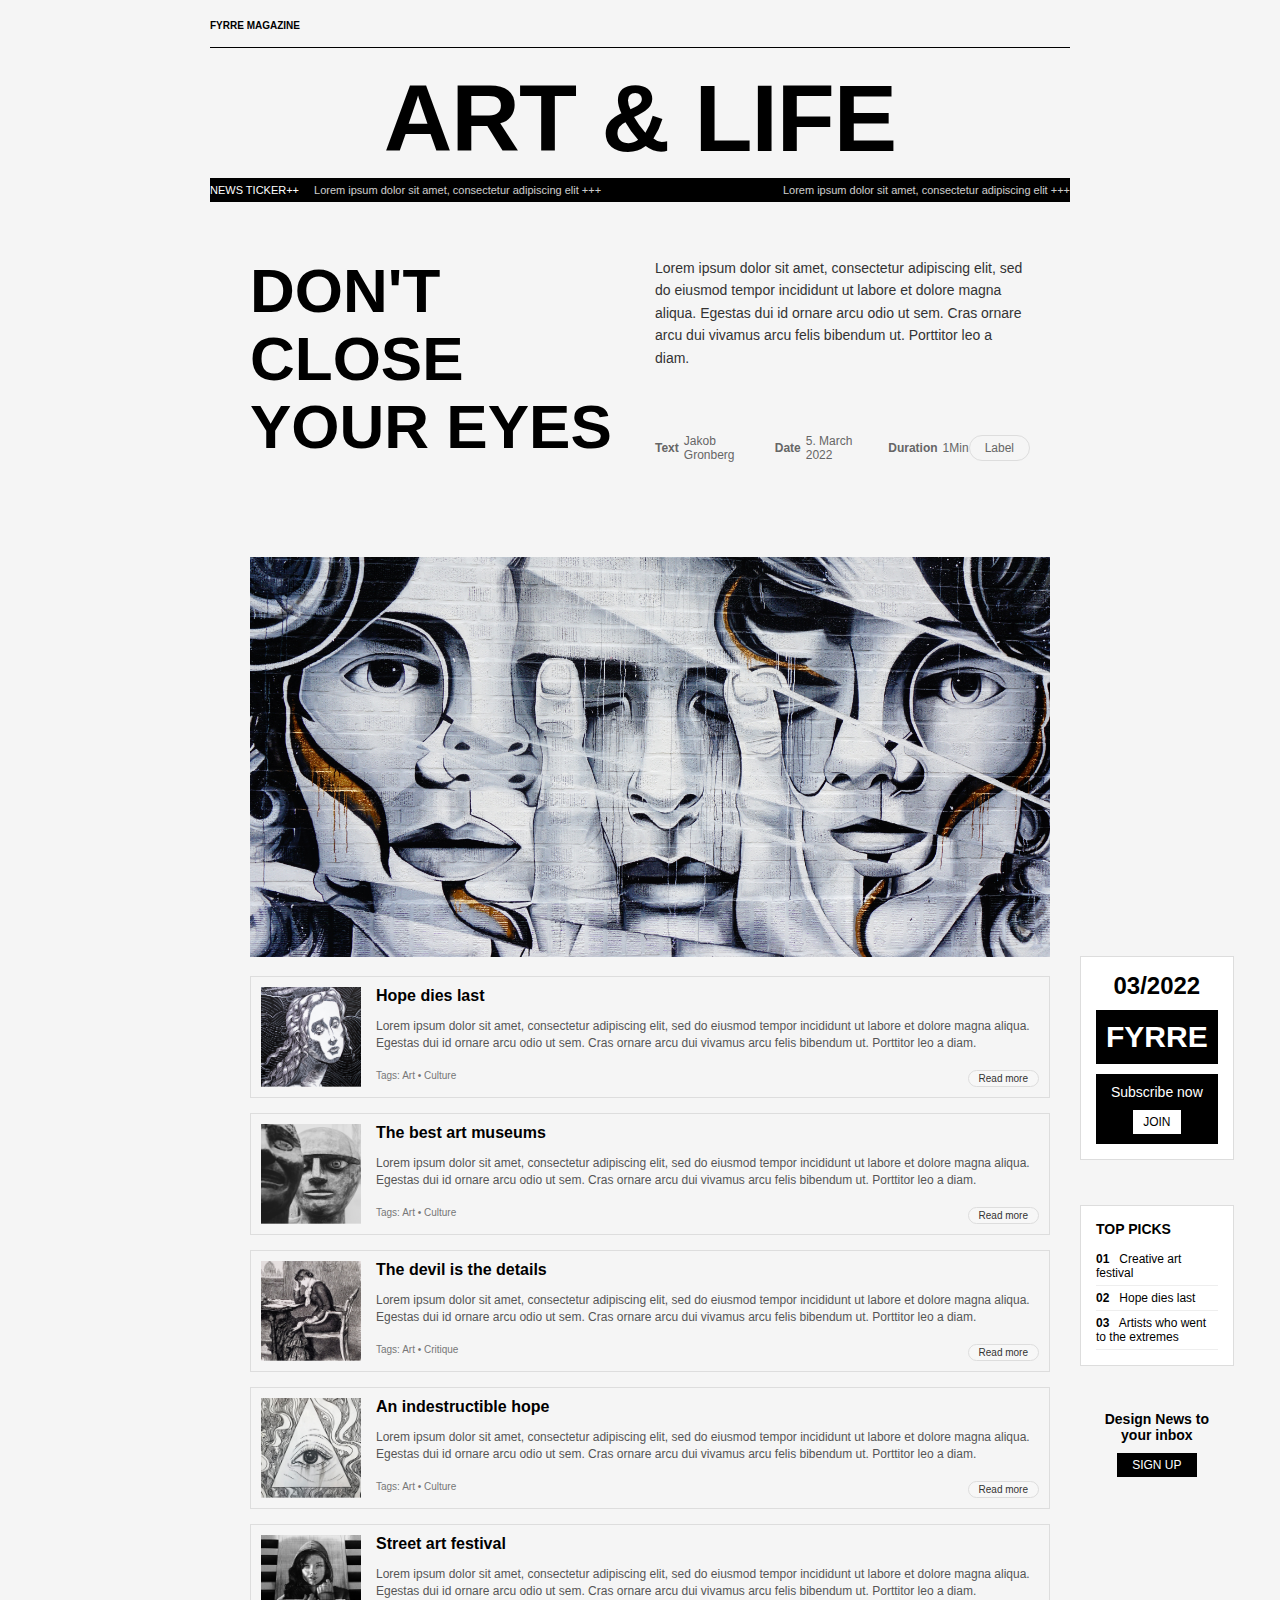
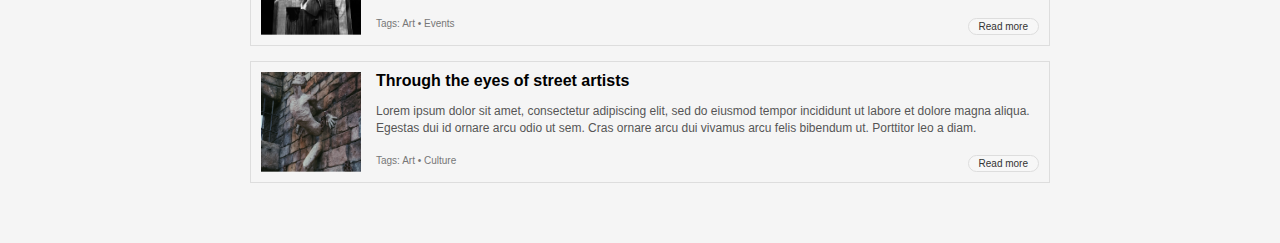
==== index.html @ cfb47a48 "commit" ====
<!DOCTYPE html>
<html lang="en">
<head>
    <meta charset="UTF-8">
    <meta name="viewport" content="width=device-width, initial-scale=1.0">
    <title>Document</title>
    <link rel="stylesheet" href="style.css">
</head>
<body>
    <header>
        <div class="magazine-label">FYRRE MAGAZINE</div>
        <hr/>
        <h1 class="magazine-title">ART & LIFE</h1>
        <nav class="top-nav">
          <div class="top-nav-links">
            <div class="top-nav-item">NEWS TICKER++</div>
            <div class="top-nav-item2">Lorem ipsum dolor sit amet, consectetur adipiscing elit +++</div>
          </div>
          <div class="top-nav-item2">Lorem ipsum dolor sit amet, consectetur adipiscing elit +++</div>
        </nav>
      </header>
  <div class="main-content">
    <div class="headline">
      DON'T CLOSE YOUR EYES
    </div>
    
    <div class="article-content">
      <div class="article-text">
        Lorem ipsum dolor sit amet, consectetur adipiscing elit, sed do eiusmod tempor incididunt ut labore et dolore magna aliqua. Egestas dui id ornare arcu odio ut sem. Cras ornare arcu dui vivamus arcu felis bibendum ut. Porttitor leo a diam.
      </div>
      
      <div class="meta-info">
        <div class="meta-left">
          <div class="meta-item">
            <span class="meta-label">Text</span>
            <span>Jakob Gronberg</span>
          </div>
          
          <div class="meta-item">
            <span class="meta-label">Date</span>
            <span>5. March 2022</span>
          </div>
          
          <div class="meta-item">
            <span class="meta-label">Duration</span>
            <span>1Min</span>
          </div>
        </div>
        
        <div class="label-button">Label</div>
      </div>
    </div>
  </div>

      <main class="main-content">
        <section class="main-articles">
          <article class="featured-article">
            <header class="featured-article-header">
            </header>
            <img src="/img/image.png" alt="Abstract portrait artwork showing faces and hands" class="featured-article-img">
          </article>
          
          <div class="article-list">
              
              <article class="article-item">
                  <img src="/img/image (1).png" alt="Museum exhibit" class="article-thumbnail">
                  <div class="article-content">
                      <h3 class="article-title">Hope dies last</h3>
                  <p class="article-excerpt">Lorem ipsum dolor sit amet, consectetur adipiscing elit, sed do eiusmod tempor incididunt ut labore et dolore magna aliqua. Egestas dui id ornare arcu odio ut sem. Cras ornare arcu dui vivamus arcu felis bibendum ut. Porttitor leo a diam.</p>
                  <div class="article-meta">
                      <span>Tags: Art • Culture</span>
                      <a href="#" class="article-read-more">Read more</a>
                    </div>
                </div>
            </article>

            

            <article class="article-item">
              <img src="/img/image (2).png" alt="Museum exhibit" class="article-thumbnail">
              <div class="article-content">
                <h3 class="article-title">The best art museums</h3>
                <p class="article-excerpt">Lorem ipsum dolor sit amet, consectetur adipiscing elit, sed do eiusmod tempor incididunt ut labore et dolore magna aliqua. Egestas dui id ornare arcu odio ut sem. Cras ornare arcu dui vivamus arcu felis bibendum ut. Porttitor leo a diam.</p>
                <div class="article-meta">
                  <span>Tags: Art • Culture</span>
                  <a href="#" class="article-read-more">Read more</a>
                </div>
              </div>
            </article>
            
            <article class="article-item">
                <img src="/img/image (3).png" alt="Artwork detail" class="article-thumbnail">
                <div class="article-content">
                    <h3 class="article-title">The devil is the details</h3>
                    <p class="article-excerpt">Lorem ipsum dolor sit amet, consectetur adipiscing elit, sed do eiusmod tempor incididunt ut labore et dolore magna aliqua. Egestas dui id ornare arcu odio ut sem. Cras ornare arcu dui vivamus arcu felis bibendum ut. Porttitor leo a diam.</p>
                    <div class="article-meta">
                        <span>Tags: Art • Critique</span>
                        <a href="#" class="article-read-more">Read more</a>
                    </div>
                </div>
            </article>
            

            <article class="article-item">
              <img src="/img/image (4).png" alt="Artwork" class="article-thumbnail">
              <div class="article-content">
                <h3 class="article-title">An indestructible hope</h3>
                <p class="article-excerpt">Lorem ipsum dolor sit amet, consectetur adipiscing elit, sed do eiusmod tempor incididunt ut labore et dolore magna aliqua. Egestas dui id ornare arcu odio ut sem. Cras ornare arcu dui vivamus arcu felis bibendum ut. Porttitor leo a diam.</p>
                <div class="article-meta">
                  <span>Tags: Art • Culture</span>
                  <a href="#" class="article-read-more">Read more</a>
                </div>
              </div>
            </article>
            
            <article class="article-item">
              <img src="/img/image (5).png" alt="Street art festival" class="article-thumbnail">
              <div class="article-content">
                <h3 class="article-title">Street art festival</h3>
                <p class="article-excerpt">Lorem ipsum dolor sit amet, consectetur adipiscing elit, sed do eiusmod tempor incididunt ut labore et dolore magna aliqua. Egestas dui id ornare arcu odio ut sem. Cras ornare arcu dui vivamus arcu felis bibendum ut. Porttitor leo a diam.</p>
                <div class="article-meta">
                  <span>Tags: Art • Events</span>
                  <a href="#" class="article-read-more">Read more</a>
                </div>
              </div>
            </article>
            
            <article class="article-item">
              <img src="/img/image (6).png" alt="Street artists" class="article-thumbnail">
              <div class="article-content">
                <h3 class="article-title">Through the eyes of street artists</h3>
                <p class="article-excerpt">Lorem ipsum dolor sit amet, consectetur adipiscing elit, sed do eiusmod tempor incididunt ut labore et dolore magna aliqua. Egestas dui id ornare arcu odio ut sem. Cras ornare arcu dui vivamus arcu felis bibendum ut. Porttitor leo a diam.</p>
                <div class="article-meta">
                  <span>Tags: Art • Culture</span>
                  <a href="#" class="article-read-more">Read more</a>
                </div>
              </div>
            </article>
          </div>
        </section>

        <aside class="sidebar">
            <div class="sidebar-element publication-info">
              <div class="publication-date">03/2022</div>
              <div class="magazine-logo">FYRRE</div>
              <div class="sidebar-ad">
                <p>Subscribe now</p>
                <button class="sidebar-ad-button">JOIN</button>
              </div>
            </div>
            
            <div class="sidebar-element top-picks">
              <h3 class="top-picks-title">Top Picks</h3>
              <ul class="top-picks-list">
                <li class="top-picks-item">
                  <span class="top-picks-number">01</span>
                  <span>Creative art festival</span>
                </li>
                <li class="top-picks-item">
                  <span class="top-picks-number">02</span>
                  <span>Hope dies last</span>
                </li>
                <li class="top-picks-item">
                  <span class="top-picks-number">03</span>
                  <span>Artists who went to the extremes</span>
                </li>
              </ul>
            </div>
            
            <div class="newsletter">
              <h3 class="newsletter-title">Design News to your inbox</h3>
              <button class="newsletter-button">SIGN UP</button>
            </div>
          </aside>
        </main>
</body>
</html>
---- style.css ----
* {
    margin: 0;
    padding: 0;
    box-sizing: border-box;
    font-family: Arial, sans-serif;
  }
  
  body {
    background-color: #f5f5f5;
    padding: 20px;
    max-width: 900px;
    margin: 0 auto;
  }
  
  header {
    margin-bottom: 15px;
  }

  .main-content {
    display: flex;
    padding: 40px;
    max-width: 1200px;
    margin: 0 auto;
    gap: 30px;
  }
  
  .headline {
    flex: 1;
    font-size: 62px;
    font-weight: 900;
    line-height: 1.1;
    text-transform: uppercase;
  }
  
  .article-content {
    flex: 1;
    display: flex;
    flex-direction: column;
    justify-content: space-between;
  }
  
  .article-text {
    color: #333;
    line-height: 1.6;
    font-size: 14px;
    margin-bottom: 30px;
  }
  
  .meta-info {
    display: flex;
    justify-content: space-between;
    align-items: center;
    font-size: 12px;
    color: #666;
  }
  
  .meta-left {
    display: flex;
    gap: 20px;
  }
  
  .meta-item {
    display: flex;
    align-items: center;
  }
  
  .meta-label {
    font-weight: bold;
    margin-right: 5px;
  }
  
  .label-button {
    background-color: #f5f5f5;
    border: 1px solid #ddd;
    padding: 5px 15px;
    border-radius: 20px;
    cursor: pointer;
  }
  
  .magazine-title {
    display: flex;
    font-size: 95px;
    font-weight: bold;
    letter-spacing: -1px;
    margin-bottom: 5px;
    justify-content: center;
  }
  
  .magazine-label {
    font-weight: bold;
    font-size: 10px;
    text-transform: uppercase;
    color: black;
    margin-bottom: 10px;
  }
  
  .top-nav {
    display: flex;
    justify-content: space-between;
    border-top: 1px solid #000;
    border-bottom: 1px solid #000;
    background-color: black;
    padding: 5px 0;
    margin-bottom: 15px;
    font-size: 11px;
  }
  
  .top-nav-links {
    display: flex;
    gap: 15px;
  }
  
  .top-nav-item {
    font-family: sans-serif;
    color: white;
    text-transform: uppercase;
    font-weight: 400;
  }

  .main-content2 {
    display: flex;
    padding: 40px;
    max-width: 1200px;
    margin: 0 auto;
    gap: 30px;
  }

  .meta-left {
    display: flex;
    gap: 20px;
  }

  .meta-item {
    display: flex;
    align-items: center;
  }
  
  .meta-label {
    font-weight: bold;
    margin-right: 5px;
  }
  
  .share-button {
    background-color: #f5f5f5;
    border: 1px solid #ddd;
    padding: 5px 15px;
    border-radius: 20px;
    cursor: pointer;
  }

  .top-nav-item2 {
    font-family: sans-serif;
    opacity: 0.8;
    color: white;
    font-weight: 400;
  }
  
  .main-content3 {
    display: grid;
    grid-template-columns: 3fr 1fr;
    gap: 20px;
  }
  
  .main-articles {
    display: flex;
    flex-direction: column;
    gap: 15px;
  }
  
  hr {
    display: block;
    height: 1px;
    border: 0;
    margin-left: 20px;
    max-width: 100%;
    border-top: 1px solid black;
    margin: 1em 0;
    padding: 0;
  }

  
  .featured-article-img {
    width: 800px;
    height: 400px;
    object-fit: cover;
  }
  
  .article-list {
    display: flex;
    flex-direction: column;
    gap: 15px;
  }
  
  .article-item {
    display: flex;
    gap: 15px;
    padding: 10px;
    border: 1px solid #ddd;
  }
  
  .article-thumbnail {
    width: 100px;
    height: 100px;
    object-fit: cover;
    flex-shrink: 0;
  }
  
  .article-content {
    flex-grow: 1;
  }
  
  .article-title {
    font-weight: bold;
    margin-bottom: 5px;
    font-size: 16px;
  }
  
  .article-excerpt {
    font-size: 12px;
    color: #555;
    margin-bottom: 10px;
    line-height: 1.4;
  }
  
  .article-meta {
    font-size: 10px;
    color: #777;
    display: flex;
    justify-content: space-between;
  }
  
  .article-read-more {
    display: inline-block;
    padding: 2px 10px;
    background-color: #f7f7f7;
    border: 1px solid #ddd;
    border-radius: 15px;
    font-size: 10px;
    color: #333;
    text-decoration: none;
  }
  
  .sidebar {
    margin-top: 414px;
    display: flex;
    flex-direction: column;
    gap: 15px;
  }
  
  .sidebar-element {
    background-color: #fff;
    padding: 15px;
    border: 1px solid #ddd;
  }
  
  .publication-info {
    text-align: center;
    margin-bottom: 15px;
  }
  
  .publication-date {
    font-size: 24px;
    font-weight: bold;
  }
  
  .magazine-logo {
    margin-top: 10px;
    width: 100%;
    text-align: center;
    font-size: 30px;
    font-weight: bold;
    background-color: #000;
    color: #fff;
    padding: 10px;
    margin-bottom: 10px;
  }
  
  .sidebar-ad {
    background-color: #000;
    color: #fff;
    padding: 10px;
    font-size: 14px;
    text-align: center;
  }
  
  .sidebar-ad-button {
    background-color: #fff;
    color: #000;
    padding: 5px 10px;
    border: none;
    margin-top: 10px;
    cursor: pointer;
    font-size: 12px;
  }
  
  .top-picks {
    margin-top: 15px;
  }
  
  .top-picks-title {
    font-size: 14px;
    font-weight: bold;
    margin-bottom: 10px;
    text-transform: uppercase;
  }
  
  .top-picks-list {
    list-style-type: none;
  }
  
  .top-picks-item {
    padding: 5px 0;
    font-size: 12px;
    border-bottom: 1px solid #eee;
  }
  
  .top-picks-number {
    display: inline-block;
    width: 20px;
    font-weight: bold;
  }
  
  .newsletter {
    text-align: center;
    padding: 15px;
    background-color: #f5f5f5;
    margin-top: 15px;
  }
  
  .newsletter-title {
    font-size: 14px;
    font-weight: bold;
    margin-bottom: 10px;
  }
  
  .newsletter-button {
    background-color: #000;
    color: #fff;
    border: none;
    padding: 5px 15px;
    font-size: 12px;
    cursor: pointer;
  }
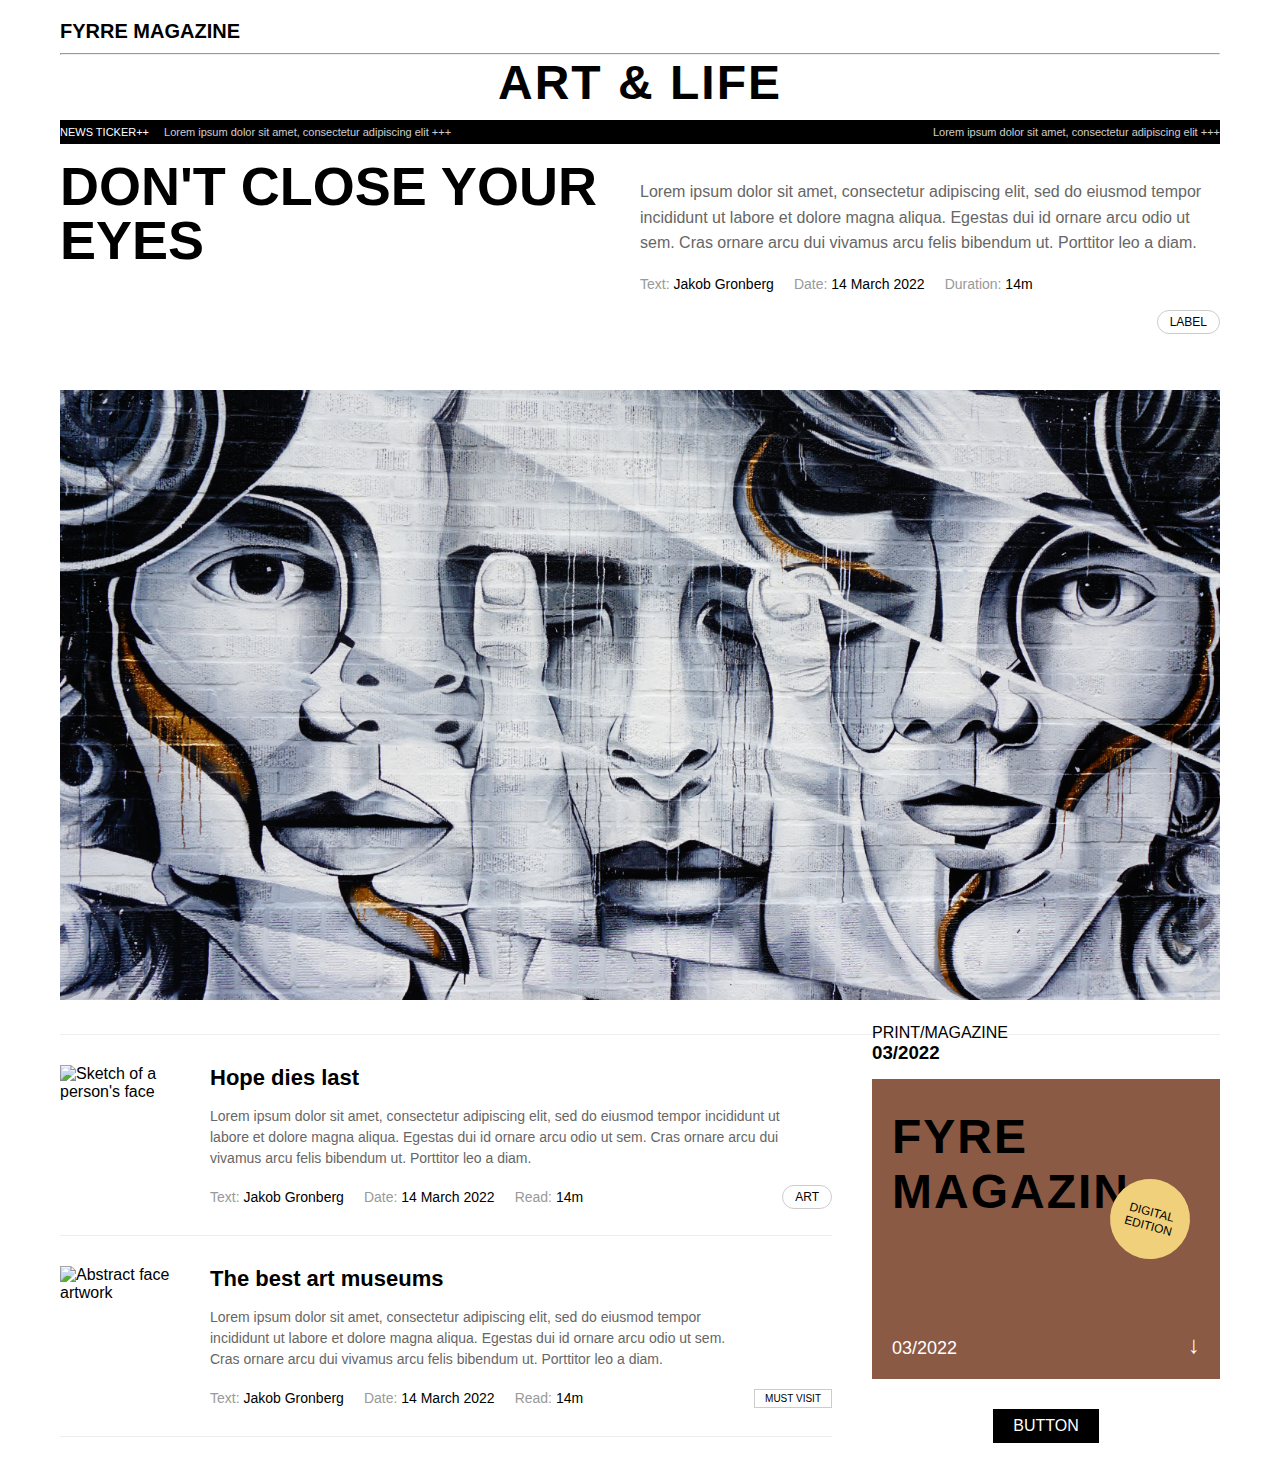
==== commit c8c01e24: "commit" ====
--- a/index.html
+++ b/index.html
@@ -3,7 +3,7 @@
 <head>
     <meta charset="UTF-8">
     <meta name="viewport" content="width=device-width, initial-scale=1.0">
-    <title>Document</title>
+    <title>Art Magazine</title>
     <link rel="stylesheet" href="style.css">
 </head>
 <body>
@@ -19,159 +19,106 @@
           <div class="top-nav-item2">Lorem ipsum dolor sit amet, consectetur adipiscing elit +++</div>
         </nav>
       </header>
-  <div class="main-content">
-    <div class="headline">
-      DON'T CLOSE YOUR EYES
+      
+    <article class="main-article">
+        <div class="main-title">
+            <h1>DON'T CLOSE YOUR EYES</h1>
+        </div>
+        <div class="main-content">
+            <p>Lorem ipsum dolor sit amet, consectetur adipiscing elit, sed do eiusmod tempor incididunt ut labore et dolore magna aliqua. Egestas dui id ornare arcu odio ut sem. Cras ornare arcu dui vivamus arcu felis bibendum ut. Porttitor leo a diam.</p>
+            
+            <div class="meta-info">
+                <div>
+                    <span>Text: </span>Jakob Gronberg
+                </div>
+                <div>
+                    <span>Date: </span>14 March 2022
+                </div>
+                <div>
+                    <span>Duration: </span>14m
+                </div>
+            </div>
+            
+            <div style="text-align: right; margin-top: 20px;">
+                <span class="tag">LABEL</span>
+            </div>
+        </div>
+    </article>
+    
+    <div class="main-image">
+        <img src="/img/image.png" alt="Abstract portrait artwork showing fragmented facial features">
     </div>
     
-    <div class="article-content">
-      <div class="article-text">
-        Lorem ipsum dolor sit amet, consectetur adipiscing elit, sed do eiusmod tempor incididunt ut labore et dolore magna aliqua. Egestas dui id ornare arcu odio ut sem. Cras ornare arcu dui vivamus arcu felis bibendum ut. Porttitor leo a diam.
-      </div>
-      
-      <div class="meta-info">
-        <div class="meta-left">
-          <div class="meta-item">
-            <span class="meta-label">Text</span>
-            <span>Jakob Gronberg</span>
-          </div>
-          
-          <div class="meta-item">
-            <span class="meta-label">Date</span>
-            <span>5. March 2022</span>
-          </div>
-          
-          <div class="meta-item">
-            <span class="meta-label">Duration</span>
-            <span>1Min</span>
-          </div>
+    <div class="sidebar">
+        <div class="sidebar-header">
+            <p>PRINT/MAGAZINE</p>
+            <h3>03/2022</h3>
         </div>
         
-        <div class="label-button">Label</div>
-      </div>
+        <div class="magazine-cover">
+            <div class="magazine-title">FYRE MAGAZIN</div>
+            <div class="badge">DIGITAL EDITION</div>
+            <div class="magazine-date">03/2022</div>
+            <div class="corner-arrow">↓</div>
+        </div>
+        
+        <div style="text-align: center; margin: 20px 0;">
+            <a href="#" class="button">BUTTON</a>
+        </div>
     </div>
-  </div>
-
-      <main class="main-content">
-        <section class="main-articles">
-          <article class="featured-article">
-            <header class="featured-article-header">
-            </header>
-            <img src="/img/image.png" alt="Abstract portrait artwork showing faces and hands" class="featured-article-img">
-          </article>
-          
-          <div class="article-list">
-              
-              <article class="article-item">
-                  <img src="/img/image (1).png" alt="Museum exhibit" class="article-thumbnail">
-                  <div class="article-content">
-                      <h3 class="article-title">Hope dies last</h3>
-                  <p class="article-excerpt">Lorem ipsum dolor sit amet, consectetur adipiscing elit, sed do eiusmod tempor incididunt ut labore et dolore magna aliqua. Egestas dui id ornare arcu odio ut sem. Cras ornare arcu dui vivamus arcu felis bibendum ut. Porttitor leo a diam.</p>
-                  <div class="article-meta">
-                      <span>Tags: Art • Culture</span>
-                      <a href="#" class="article-read-more">Read more</a>
+    
+    <div class="article-list">
+        <div class="article-item">
+            <div class="article-thumbnail">
+                <img src="/api/placeholder/120/120" alt="Sketch of a person's face">
+            </div>
+            <div class="article-details">
+                <h3>Hope dies last</h3>
+                <p>Lorem ipsum dolor sit amet, consectetur adipiscing elit, sed do eiusmod tempor incididunt ut labore et dolore magna aliqua. Egestas dui id ornare arcu odio ut sem. Cras ornare arcu dui vivamus arcu felis bibendum ut. Porttitor leo a diam.</p>
+                
+                <div class="meta-info">
+                    <div>
+                        <span>Text: </span>Jakob Gronberg
+                    </div>
+                    <div>
+                        <span>Date: </span>14 March 2022
+                    </div>
+                    <div>
+                        <span>Read: </span>14m
                     </div>
                 </div>
-            </article>
-
-            
-
-            <article class="article-item">
-              <img src="/img/image (2).png" alt="Museum exhibit" class="article-thumbnail">
-              <div class="article-content">
-                <h3 class="article-title">The best art museums</h3>
-                <p class="article-excerpt">Lorem ipsum dolor sit amet, consectetur adipiscing elit, sed do eiusmod tempor incididunt ut labore et dolore magna aliqua. Egestas dui id ornare arcu odio ut sem. Cras ornare arcu dui vivamus arcu felis bibendum ut. Porttitor leo a diam.</p>
-                <div class="article-meta">
-                  <span>Tags: Art • Culture</span>
-                  <a href="#" class="article-read-more">Read more</a>
-                </div>
-              </div>
-            </article>
-            
-            <article class="article-item">
-                <img src="/img/image (3).png" alt="Artwork detail" class="article-thumbnail">
-                <div class="article-content">
-                    <h3 class="article-title">The devil is the details</h3>
-                    <p class="article-excerpt">Lorem ipsum dolor sit amet, consectetur adipiscing elit, sed do eiusmod tempor incididunt ut labore et dolore magna aliqua. Egestas dui id ornare arcu odio ut sem. Cras ornare arcu dui vivamus arcu felis bibendum ut. Porttitor leo a diam.</p>
-                    <div class="article-meta">
-                        <span>Tags: Art • Critique</span>
-                        <a href="#" class="article-read-more">Read more</a>
+            </div>
+            <div style="align-self: flex-end;">
+                <span class="tag">ART</span>
+            </div>
+        </div>
+        
+        <div class="article-item">
+            <div class="article-thumbnail">
+                <img src="/api/placeholder/120/120" alt="Abstract face artwork">
+            </div>
+            <div class="article-details">
+                <h3>The best art museums</h3>
+                <p>Lorem ipsum dolor sit amet, consectetur adipiscing elit, sed do eiusmod tempor incididunt ut labore et dolore magna aliqua. Egestas dui id ornare arcu odio ut sem. Cras ornare arcu dui vivamus arcu felis bibendum ut. Porttitor leo a diam.</p>
+                
+                <div class="meta-info">
+                    <div>
+                        <span>Text: </span>Jakob Gronberg
+                    </div>
+                    <div>
+                        <span>Date: </span>14 March 2022
+                    </div>
+                    <div>
+                        <span>Read: </span>14m
                     </div>
                 </div>
-            </article>
-            
+            </div>
+            <div style="align-self: flex-end;">
+                <span class="tag smaller-tag">MUST VISIT</span>
+            </div>
+        </div>
+    </div>
+</body>
+</html>
 
-            <article class="article-item">
-              <img src="/img/image (4).png" alt="Artwork" class="article-thumbnail">
-              <div class="article-content">
-                <h3 class="article-title">An indestructible hope</h3>
-                <p class="article-excerpt">Lorem ipsum dolor sit amet, consectetur adipiscing elit, sed do eiusmod tempor incididunt ut labore et dolore magna aliqua. Egestas dui id ornare arcu odio ut sem. Cras ornare arcu dui vivamus arcu felis bibendum ut. Porttitor leo a diam.</p>
-                <div class="article-meta">
-                  <span>Tags: Art • Culture</span>
-                  <a href="#" class="article-read-more">Read more</a>
-                </div>
-              </div>
-            </article>
-            
-            <article class="article-item">
-              <img src="/img/image (5).png" alt="Street art festival" class="article-thumbnail">
-              <div class="article-content">
-                <h3 class="article-title">Street art festival</h3>
-                <p class="article-excerpt">Lorem ipsum dolor sit amet, consectetur adipiscing elit, sed do eiusmod tempor incididunt ut labore et dolore magna aliqua. Egestas dui id ornare arcu odio ut sem. Cras ornare arcu dui vivamus arcu felis bibendum ut. Porttitor leo a diam.</p>
-                <div class="article-meta">
-                  <span>Tags: Art • Events</span>
-                  <a href="#" class="article-read-more">Read more</a>
-                </div>
-              </div>
-            </article>
-            
-            <article class="article-item">
-              <img src="/img/image (6).png" alt="Street artists" class="article-thumbnail">
-              <div class="article-content">
-                <h3 class="article-title">Through the eyes of street artists</h3>
-                <p class="article-excerpt">Lorem ipsum dolor sit amet, consectetur adipiscing elit, sed do eiusmod tempor incididunt ut labore et dolore magna aliqua. Egestas dui id ornare arcu odio ut sem. Cras ornare arcu dui vivamus arcu felis bibendum ut. Porttitor leo a diam.</p>
-                <div class="article-meta">
-                  <span>Tags: Art • Culture</span>
-                  <a href="#" class="article-read-more">Read more</a>
-                </div>
-              </div>
-            </article>
-          </div>
-        </section>
-
-        <aside class="sidebar">
-            <div class="sidebar-element publication-info">
-              <div class="publication-date">03/2022</div>
-              <div class="magazine-logo">FYRRE</div>
-              <div class="sidebar-ad">
-                <p>Subscribe now</p>
-                <button class="sidebar-ad-button">JOIN</button>
-              </div>
-            </div>
-            
-            <div class="sidebar-element top-picks">
-              <h3 class="top-picks-title">Top Picks</h3>
-              <ul class="top-picks-list">
-                <li class="top-picks-item">
-                  <span class="top-picks-number">01</span>
-                  <span>Creative art festival</span>
-                </li>
-                <li class="top-picks-item">
-                  <span class="top-picks-number">02</span>
-                  <span>Hope dies last</span>
-                </li>
-                <li class="top-picks-item">
-                  <span class="top-picks-number">03</span>
-                  <span>Artists who went to the extremes</span>
-                </li>
-              </ul>
-            </div>
-            
-            <div class="newsletter">
-              <h3 class="newsletter-title">Design News to your inbox</h3>
-              <button class="newsletter-button">SIGN UP</button>
-            </div>
-          </aside>
-        </main>
-</body>
-</html>+ --- a/style.css
+++ b/style.css
@@ -1,94 +1,17 @@
-* {
-    margin: 0;
-    padding: 0;
-    box-sizing: border-box;
-    font-family: Arial, sans-serif;
-  }
-  
-  body {
-    background-color: #f5f5f5;
-    padding: 20px;
-    max-width: 900px;
-    margin: 0 auto;
-  }
-  
-  header {
-    margin-bottom: 15px;
-  }
-
-  .main-content {
-    display: flex;
-    padding: 40px;
-    max-width: 1200px;
-    margin: 0 auto;
-    gap: 30px;
-  }
-  
-  .headline {
-    flex: 1;
-    font-size: 62px;
-    font-weight: 900;
-    line-height: 1.1;
+
+  .magazine-title {
+    display: flex;
+    font-weight: bold;
+    font-size: 20px;
     text-transform: uppercase;
-  }
-  
-  .article-content {
-    flex: 1;
-    display: flex;
-    flex-direction: column;
-    justify-content: space-between;
-  }
-  
-  .article-text {
-    color: #333;
-    line-height: 1.6;
-    font-size: 14px;
-    margin-bottom: 30px;
-  }
-  
-  .meta-info {
-    display: flex;
-    justify-content: space-between;
-    align-items: center;
-    font-size: 12px;
-    color: #666;
-  }
-  
-  .meta-left {
-    display: flex;
-    gap: 20px;
-  }
-  
-  .meta-item {
-    display: flex;
-    align-items: center;
-  }
-  
-  .meta-label {
-    font-weight: bold;
-    margin-right: 5px;
-  }
-  
-  .label-button {
-    background-color: #f5f5f5;
-    border: 1px solid #ddd;
-    padding: 5px 15px;
-    border-radius: 20px;
-    cursor: pointer;
-  }
-  
-  .magazine-title {
-    display: flex;
-    font-size: 95px;
-    font-weight: bold;
-    letter-spacing: -1px;
-    margin-bottom: 5px;
+    color: black;
+    margin-bottom: 10px;
     justify-content: center;
   }
   
   .magazine-label {
     font-weight: bold;
-    font-size: 10px;
+    font-size: 20px;
     text-transform: uppercase;
     color: black;
     margin-bottom: 10px;
@@ -117,227 +40,196 @@
     font-weight: 400;
   }
 
-  .main-content2 {
-    display: flex;
-    padding: 40px;
-    max-width: 1200px;
-    margin: 0 auto;
-    gap: 30px;
-  }
-
-  .meta-left {
-    display: flex;
-    gap: 20px;
-  }
-
-  .meta-item {
-    display: flex;
-    align-items: center;
-  }
-  
-  .meta-label {
-    font-weight: bold;
-    margin-right: 5px;
-  }
-  
-  .share-button {
-    background-color: #f5f5f5;
-    border: 1px solid #ddd;
-    padding: 5px 15px;
-    border-radius: 20px;
-    cursor: pointer;
-  }
-
   .top-nav-item2 {
     font-family: sans-serif;
     opacity: 0.8;
     color: white;
     font-weight: 400;
   }
-  
-  .main-content3 {
-    display: grid;
-    grid-template-columns: 3fr 1fr;
-    gap: 20px;
-  }
-  
-  .main-articles {
-    display: flex;
-    flex-direction: column;
-    gap: 15px;
-  }
-  
-  hr {
-    display: block;
-    height: 1px;
-    border: 0;
-    margin-left: 20px;
-    max-width: 100%;
-    border-top: 1px solid black;
-    margin: 1em 0;
+
+  * {
+    margin: 0;
     padding: 0;
-  }
-
-  
-  .featured-article-img {
-    width: 800px;
-    height: 400px;
+    box-sizing: border-box;
+    font-family: Arial, sans-serif;
+}
+
+body {
+    max-width: 1200px;
+    margin: 0 auto;
+    padding: 20px;
+}
+
+.main-article {
+    display: flex;
+    margin-bottom: 40px;
+}
+
+.main-title {
+    flex: 1;
+}
+
+.main-title h1 {
+    font-size: 54px;
+    font-weight: 900;
+    line-height: 1;
+    margin-bottom: 20px;
+}
+
+.main-content {
+    flex: 1;
+    padding: 20px 0;
+}
+
+.main-content p {
+    color: #666;
+    line-height: 1.6;
+}
+
+.meta-info {
+    display: flex;
+    margin-top: 20px;
+    align-items: center;
+    font-size: 14px;
+}
+
+.meta-info div {
+    margin-right: 20px;
+}
+
+.meta-info span {
+    color: #999;
+}
+
+.tag {
+    padding: 4px 12px;
+    border: 1px solid #ccc;
+    border-radius: 20px;
+    font-size: 12px;
+}
+
+.main-image {
+    width: 100%;
+    margin: 20px 0;
+}
+
+.main-image img {
+    width: 100%;
+    height: auto;
+}
+
+.article-list {
+    margin-top: 30px;
+    border-top: 1px solid #eee;
+}
+
+.article-item {
+    display: flex;
+    padding: 30px 0;
+    border-bottom: 1px solid #eee;
+}
+
+.article-thumbnail {
+    width: 120px;
+    height: 120px;
+    margin-right: 30px;
+}
+
+.article-thumbnail img {
+    width: 100%;
+    height: 100%;
     object-fit: cover;
-  }
-  
-  .article-list {
-    display: flex;
-    flex-direction: column;
-    gap: 15px;
-  }
-  
-  .article-item {
-    display: flex;
-    gap: 15px;
-    padding: 10px;
-    border: 1px solid #ddd;
-  }
-  
-  .article-thumbnail {
-    width: 100px;
-    height: 100px;
-    object-fit: cover;
-    flex-shrink: 0;
-  }
-  
-  .article-content {
-    flex-grow: 1;
-  }
-  
-  .article-title {
+}
+
+.article-details {
+    flex: 1;
+}
+
+.article-details h3 {
+    font-size: 22px;
+    margin-bottom: 15px;
+}
+
+.article-details p {
+    color: #666;
+    font-size: 14px;
+    line-height: 1.5;
+    margin-bottom: 15px;
+}
+
+.sidebar {
+    float: right;
+    width: 30%;
+    margin-left: 40px;
+}
+
+.sidebar-header {
+    margin-bottom: 15px;
+}
+
+.sidebar-content {
+    background-color: #f4f4f4;
+    padding: 20px;
+    margin-bottom: 20px;
+}
+
+.magazine-cover {
+    background-color: #8B5A44;
+    color: white;
+    padding: 30px 20px;
+    height: 300px;
+    position: relative;
+}
+
+.magazine-title {
+    font-size: 48px;
     font-weight: bold;
-    margin-bottom: 5px;
-    font-size: 16px;
-  }
-  
-  .article-excerpt {
+    letter-spacing: 2px;
+}
+
+.magazine-date {
+    position: absolute;
+    bottom: 20px;
+    font-size: 18px;
+}
+
+.magazine-cover .corner-arrow {
+    position: absolute;
+    bottom: 20px;
+    right: 20px;
+    font-size: 24px;
+}
+
+.badge {
+    position: absolute;
+    right: 30px;
+    top: 100px;
+    background-color: #F0D07A;
+    color: black;
+    width: 80px;
+    height: 80px;
+    border-radius: 50%;
+    display: flex;
+    justify-content: center;
+    align-items: center;
+    text-align: center;
     font-size: 12px;
-    color: #555;
-    margin-bottom: 10px;
-    line-height: 1.4;
-  }
-  
-  .article-meta {
+    transform: rotate(15deg);
+}
+
+.button {
+    display: inline-block;
+    background-color: black;
+    color: white;
+    padding: 8px 20px;
+    text-decoration: none;
+    margin-top: 10px;
+}
+
+.smaller-tag {
+    background-color: white;
+    color: black;
+    padding: 3px 10px;
     font-size: 10px;
-    color: #777;
-    display: flex;
-    justify-content: space-between;
-  }
-  
-  .article-read-more {
-    display: inline-block;
-    padding: 2px 10px;
-    background-color: #f7f7f7;
-    border: 1px solid #ddd;
-    border-radius: 15px;
-    font-size: 10px;
-    color: #333;
-    text-decoration: none;
-  }
-  
-  .sidebar {
-    margin-top: 414px;
-    display: flex;
-    flex-direction: column;
-    gap: 15px;
-  }
-  
-  .sidebar-element {
-    background-color: #fff;
-    padding: 15px;
-    border: 1px solid #ddd;
-  }
-  
-  .publication-info {
-    text-align: center;
-    margin-bottom: 15px;
-  }
-  
-  .publication-date {
-    font-size: 24px;
-    font-weight: bold;
-  }
-  
-  .magazine-logo {
-    margin-top: 10px;
-    width: 100%;
-    text-align: center;
-    font-size: 30px;
-    font-weight: bold;
-    background-color: #000;
-    color: #fff;
-    padding: 10px;
-    margin-bottom: 10px;
-  }
-  
-  .sidebar-ad {
-    background-color: #000;
-    color: #fff;
-    padding: 10px;
-    font-size: 14px;
-    text-align: center;
-  }
-  
-  .sidebar-ad-button {
-    background-color: #fff;
-    color: #000;
-    padding: 5px 10px;
-    border: none;
-    margin-top: 10px;
-    cursor: pointer;
-    font-size: 12px;
-  }
-  
-  .top-picks {
-    margin-top: 15px;
-  }
-  
-  .top-picks-title {
-    font-size: 14px;
-    font-weight: bold;
-    margin-bottom: 10px;
-    text-transform: uppercase;
-  }
-  
-  .top-picks-list {
-    list-style-type: none;
-  }
-  
-  .top-picks-item {
-    padding: 5px 0;
-    font-size: 12px;
-    border-bottom: 1px solid #eee;
-  }
-  
-  .top-picks-number {
-    display: inline-block;
-    width: 20px;
-    font-weight: bold;
-  }
-  
-  .newsletter {
-    text-align: center;
-    padding: 15px;
-    background-color: #f5f5f5;
-    margin-top: 15px;
-  }
-  
-  .newsletter-title {
-    font-size: 14px;
-    font-weight: bold;
-    margin-bottom: 10px;
-  }
-  
-  .newsletter-button {
-    background-color: #000;
-    color: #fff;
-    border: none;
-    padding: 5px 15px;
-    font-size: 12px;
-    cursor: pointer;
-  }+    border-radius: 0;
+}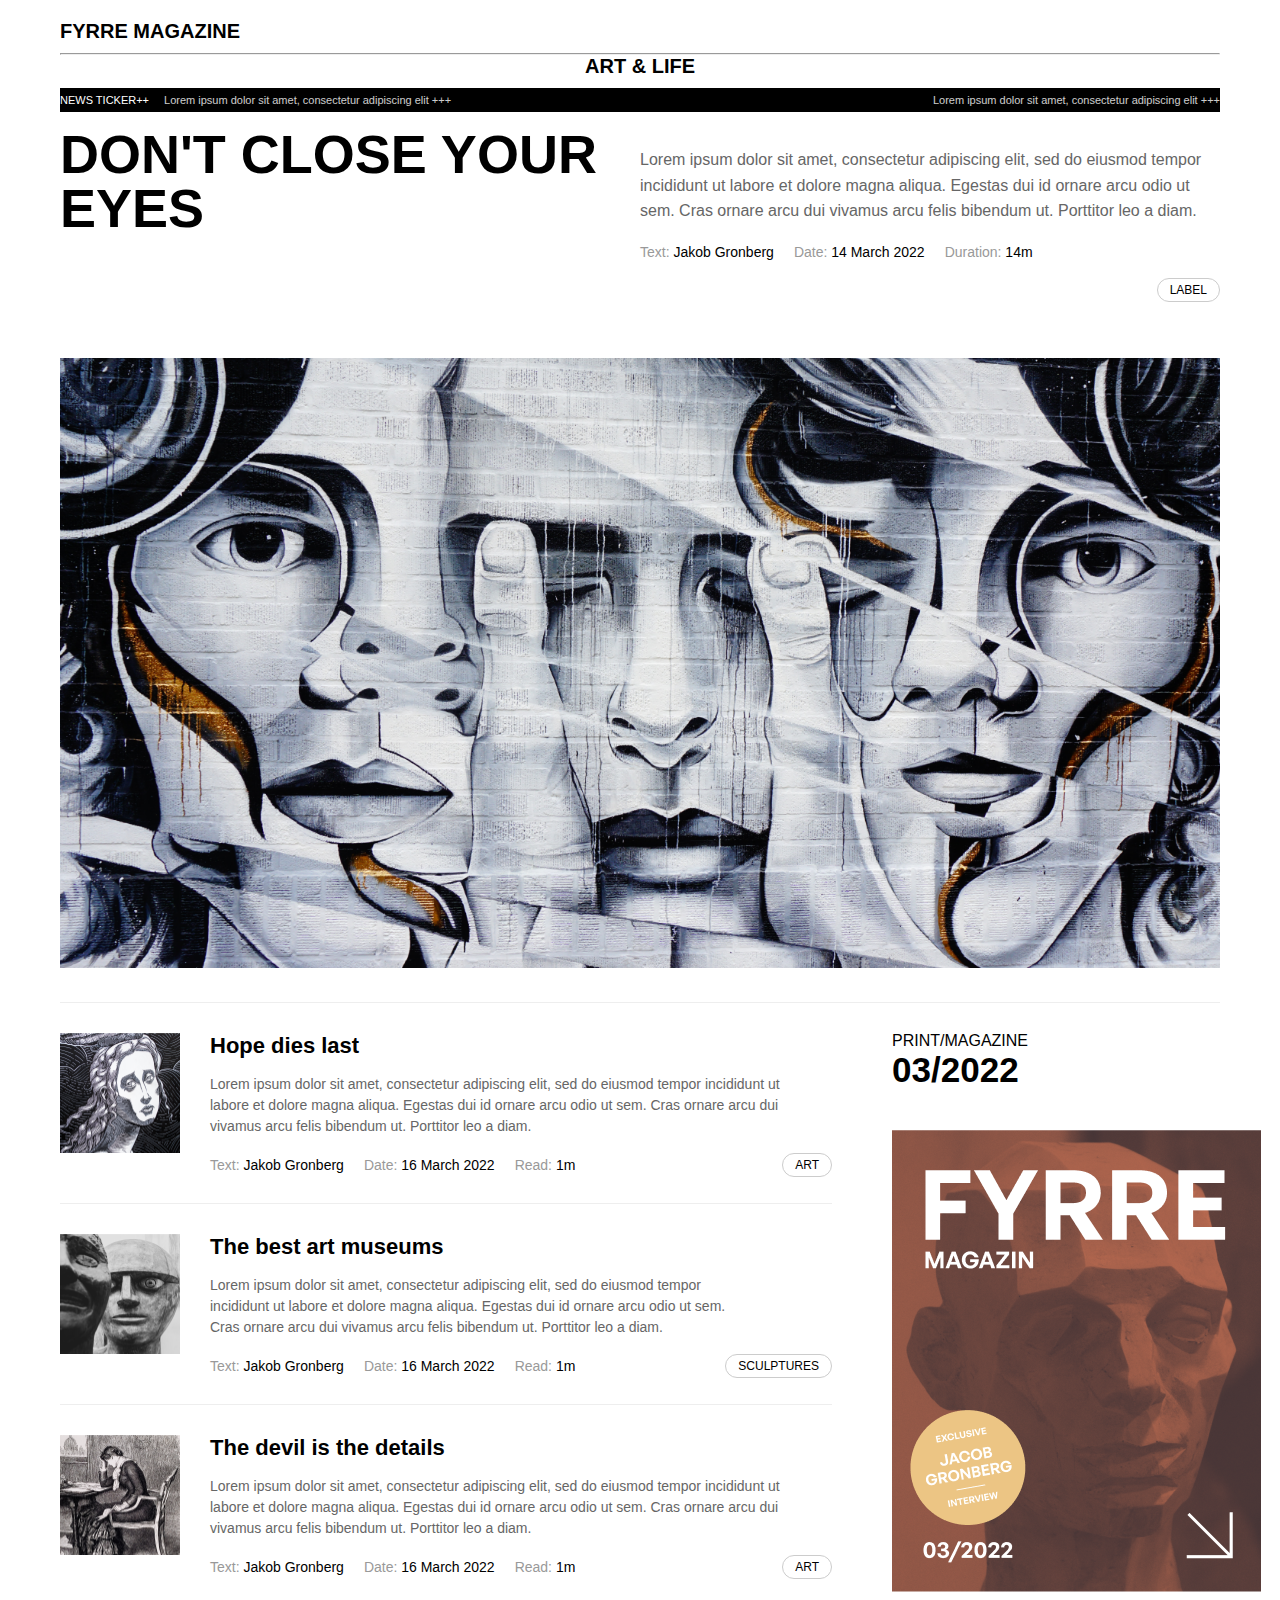
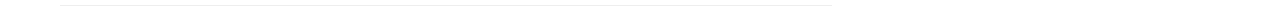
==== commit 5a084d70: "commit" ====
--- a/index.html
+++ b/index.html
@@ -19,7 +19,7 @@
           <div class="top-nav-item2">Lorem ipsum dolor sit amet, consectetur adipiscing elit +++</div>
         </nav>
       </header>
-      
+
     <article class="main-article">
         <div class="main-title">
             <h1>DON'T CLOSE YOUR EYES</h1>
@@ -46,20 +46,19 @@
     </article>
     
     <div class="main-image">
-        <img src="/img/image.png" alt="Abstract portrait artwork showing fragmented facial features">
+        <img src="/img/image.png" alt="">
     </div>
     
     <div class="sidebar">
         <div class="sidebar-header">
             <p>PRINT/MAGAZINE</p>
-            <h3>03/2022</h3>
+            <div class="date">
+                <h3>03/2022</h3>
+            </div>
         </div>
         
         <div class="magazine-cover">
-            <div class="magazine-title">FYRE MAGAZIN</div>
-            <div class="badge">DIGITAL EDITION</div>
-            <div class="magazine-date">03/2022</div>
-            <div class="corner-arrow">↓</div>
+            <img src="/img/magazin-cover.png" alt="">
         </div>
         
         <div style="text-align: center; margin: 20px 0;">
@@ -70,7 +69,7 @@
     <div class="article-list">
         <div class="article-item">
             <div class="article-thumbnail">
-                <img src="/api/placeholder/120/120" alt="Sketch of a person's face">
+                <img src="/img/image (1).png" alt="Sketch of a person's face">
             </div>
             <div class="article-details">
                 <h3>Hope dies last</h3>
@@ -81,10 +80,10 @@
                         <span>Text: </span>Jakob Gronberg
                     </div>
                     <div>
-                        <span>Date: </span>14 March 2022
+                        <span>Date: </span>16 March 2022
                     </div>
                     <div>
-                        <span>Read: </span>14m
+                        <span>Read: </span>1m
                     </div>
                 </div>
             </div>
@@ -95,7 +94,7 @@
         
         <div class="article-item">
             <div class="article-thumbnail">
-                <img src="/api/placeholder/120/120" alt="Abstract face artwork">
+                <img src="/img/image (2).png" alt="Abstract face artwork">
             </div>
             <div class="article-details">
                 <h3>The best art museums</h3>
@@ -106,15 +105,40 @@
                         <span>Text: </span>Jakob Gronberg
                     </div>
                     <div>
-                        <span>Date: </span>14 March 2022
+                        <span>Date: </span>16 March 2022
                     </div>
                     <div>
-                        <span>Read: </span>14m
+                        <span>Read: </span>1m
                     </div>
                 </div>
             </div>
             <div style="align-self: flex-end;">
-                <span class="tag smaller-tag">MUST VISIT</span>
+                <span class="tag">SCULPTURES</span>
+            </div>
+        </div>
+
+        <div class="article-item">
+            <div class="article-thumbnail">
+                <img src="/img/image (3).png" alt="Abstract face artwork">
+            </div>
+            <div class="article-details">
+                <h3>The devil is the details</h3>
+                <p>Lorem ipsum dolor sit amet, consectetur adipiscing elit, sed do eiusmod tempor incididunt ut labore et dolore magna aliqua. Egestas dui id ornare arcu odio ut sem. Cras ornare arcu dui vivamus arcu felis bibendum ut. Porttitor leo a diam.</p>
+                
+                <div class="meta-info">
+                    <div>
+                        <span>Text: </span>Jakob Gronberg
+                    </div>
+                    <div>
+                        <span>Date: </span>16 March 2022
+                    </div>
+                    <div>
+                        <span>Read: </span>1m
+                    </div>
+                </div>
+            </div>
+            <div style="align-self: flex-end;">
+                <span class="tag">ART</span>
             </div>
         </div>
     </div>
--- a/style.css
+++ b/style.css
@@ -158,13 +158,15 @@
 }
 
 .sidebar {
+    margin-top: 40px;
     float: right;
     width: 30%;
     margin-left: 40px;
 }
 
 .sidebar-header {
-    margin-bottom: 15px;
+    margin-bottom: 20px;
+    margin-left: 20px;
 }
 
 .sidebar-content {
@@ -173,33 +175,15 @@
     margin-bottom: 20px;
 }
 
+.date {
+    font-size: 30px;
+}
+
 .magazine-cover {
-    background-color: #8B5A44;
-    color: white;
-    padding: 30px 20px;
+    padding: 20px;
     height: 300px;
     position: relative;
 }
-
-.magazine-title {
-    font-size: 48px;
-    font-weight: bold;
-    letter-spacing: 2px;
-}
-
-.magazine-date {
-    position: absolute;
-    bottom: 20px;
-    font-size: 18px;
-}
-
-.magazine-cover .corner-arrow {
-    position: absolute;
-    bottom: 20px;
-    right: 20px;
-    font-size: 24px;
-}
-
 .badge {
     position: absolute;
     right: 30px;
@@ -224,12 +208,4 @@
     padding: 8px 20px;
     text-decoration: none;
     margin-top: 10px;
-}
-
-.smaller-tag {
-    background-color: white;
-    color: black;
-    padding: 3px 10px;
-    font-size: 10px;
-    border-radius: 0;
 }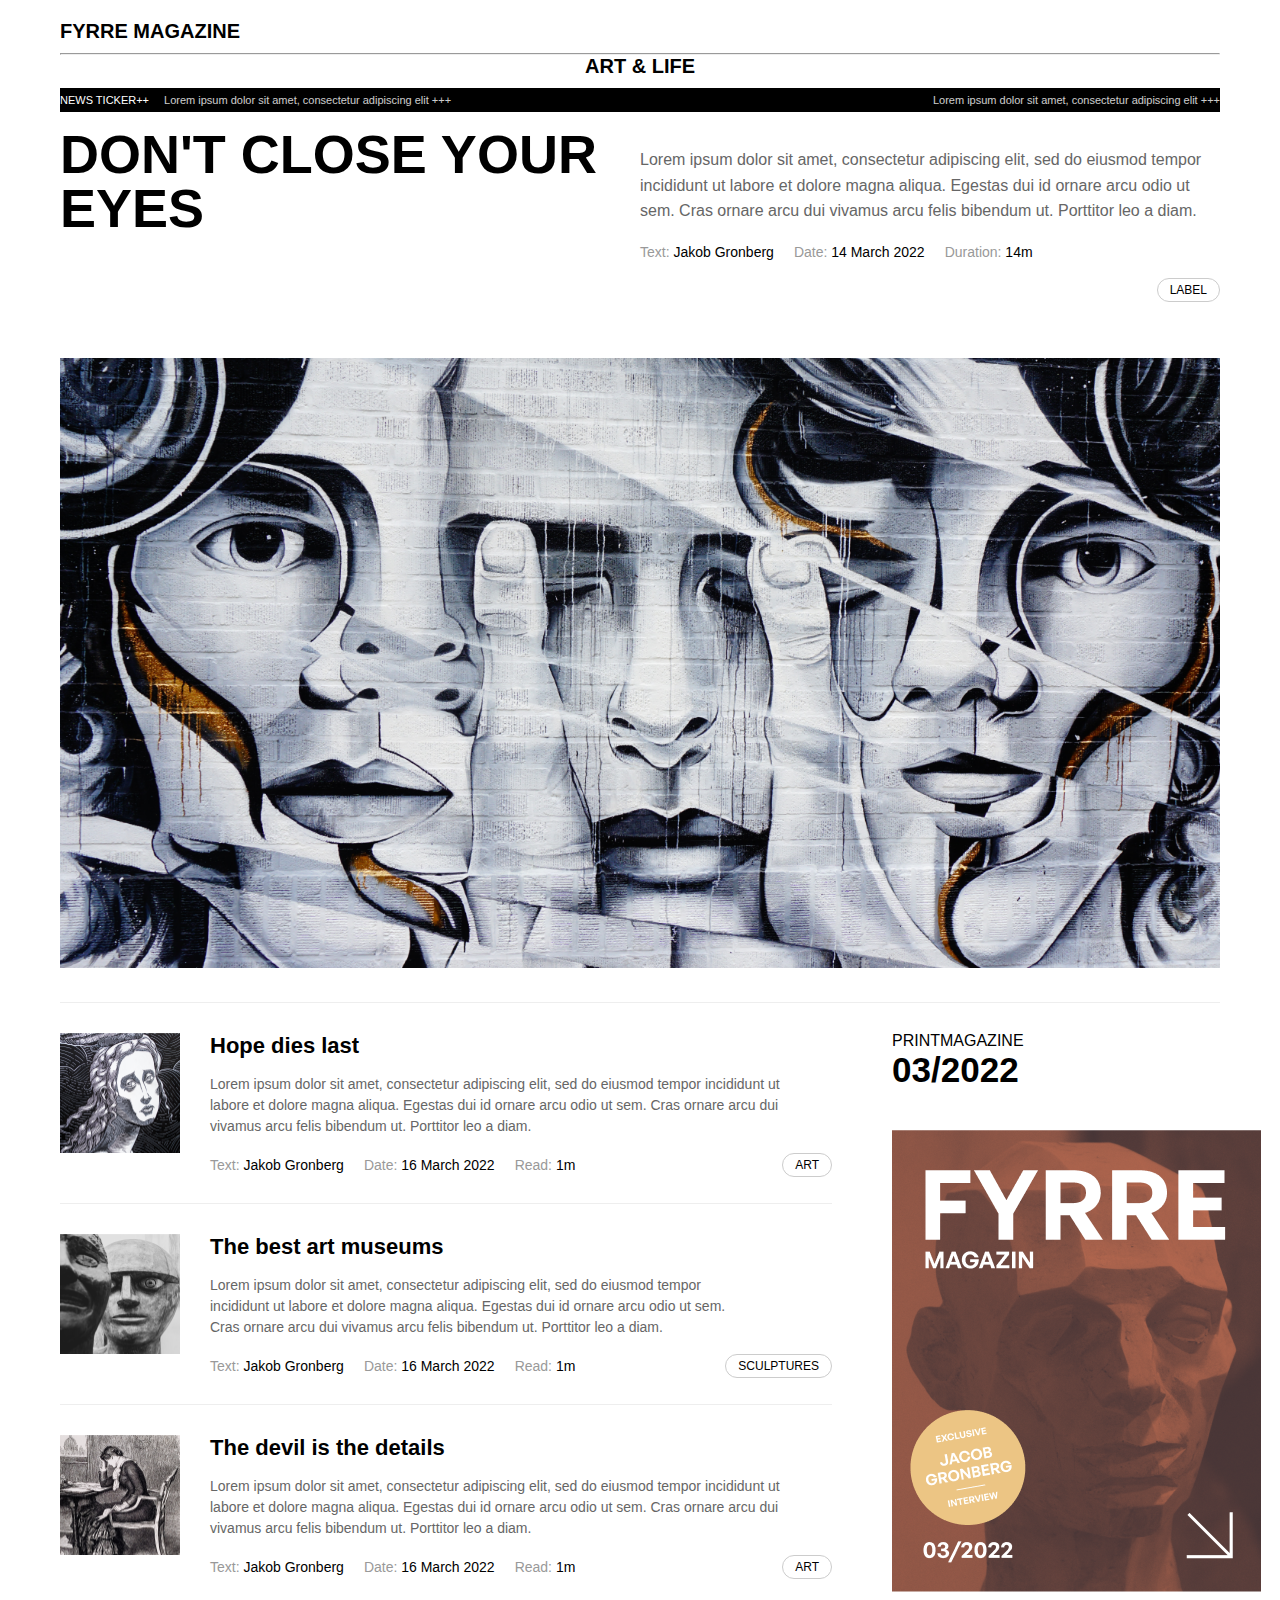
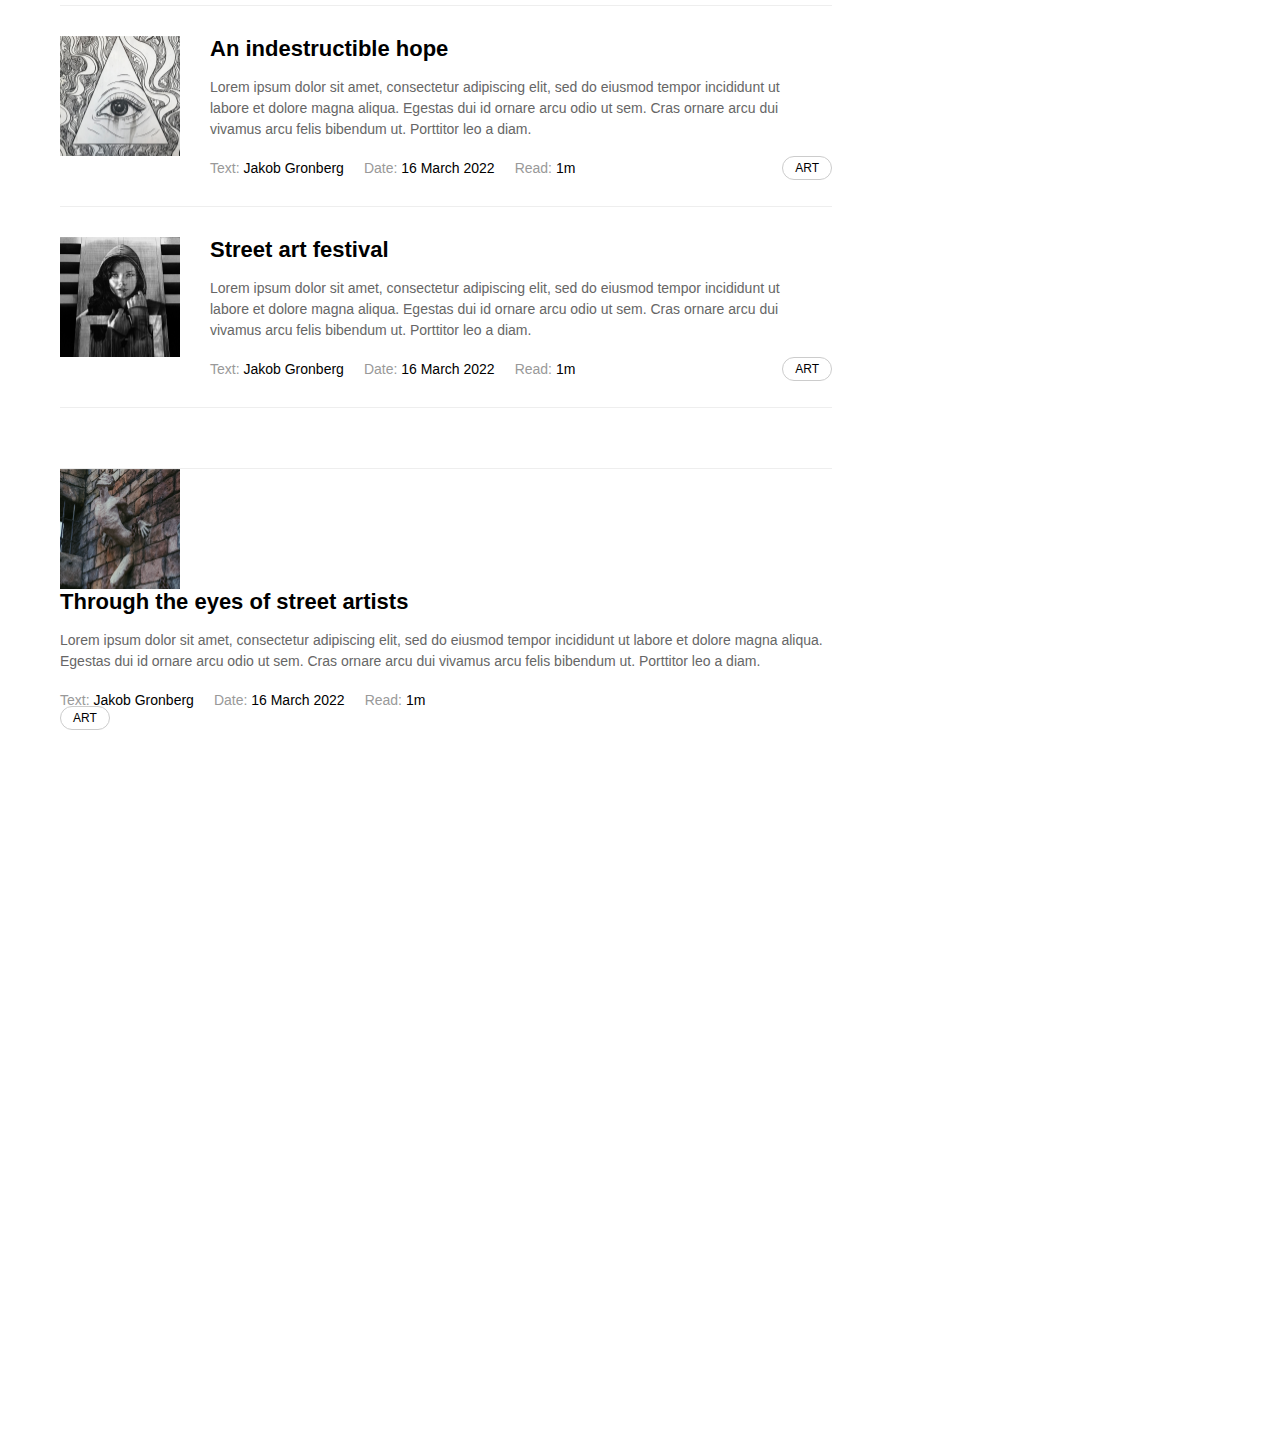
==== commit bb3041e1: "commit" ====
--- a/index.html
+++ b/index.html
@@ -51,7 +51,7 @@
     
     <div class="sidebar">
         <div class="sidebar-header">
-            <p>PRINT/MAGAZINE</p>
+            <p>PRINTMAGAZINE</p>
             <div class="date">
                 <h3>03/2022</h3>
             </div>
@@ -141,6 +141,81 @@
                 <span class="tag">ART</span>
             </div>
         </div>
+
+        <div class="article-item">
+            <div class="article-thumbnail">
+                <img src="/img/image (4).png" alt="Abstract face artwork">
+            </div>
+            <div class="article-details">
+                <h3>An indestructible hope</h3>
+                <p>Lorem ipsum dolor sit amet, consectetur adipiscing elit, sed do eiusmod tempor incididunt ut labore et dolore magna aliqua. Egestas dui id ornare arcu odio ut sem. Cras ornare arcu dui vivamus arcu felis bibendum ut. Porttitor leo a diam.</p>
+                
+                <div class="meta-info">
+                    <div>
+                        <span>Text: </span>Jakob Gronberg
+                    </div>
+                    <div>
+                        <span>Date: </span>16 March 2022
+                    </div>
+                    <div>
+                        <span>Read: </span>1m
+                    </div>
+                </div>
+            </div>
+            <div style="align-self: flex-end;">
+                <span class="tag">ART</span>
+            </div>
+        </div>
+
+        <div class="article-item">
+            <div class="article-thumbnail">
+                <img src="/img/image (5).png" alt="Abstract face artwork">
+            </div>
+            <div class="article-details">
+                <h3>Street art festival</h3>
+                <p>Lorem ipsum dolor sit amet, consectetur adipiscing elit, sed do eiusmod tempor incididunt ut labore et dolore magna aliqua. Egestas dui id ornare arcu odio ut sem. Cras ornare arcu dui vivamus arcu felis bibendum ut. Porttitor leo a diam.</p>
+                
+                <div class="meta-info">
+                    <div>
+                        <span>Text: </span>Jakob Gronberg
+                    </div>
+                    <div>
+                        <span>Date: </span>16 March 2022
+                    </div>
+                    <div>
+                        <span>Read: </span>1m
+                    </div>
+                </div>
+            </div>
+            <div style="align-self: flex-end;">
+                <span class="tag">ART</span>
+            </div>
+        </div>
+
+        <div class="article-item"></div>
+            <div class="article-thumbnail">
+                <img src="/img/image (6).png" alt="Abstract face artwork">
+            </div>
+            <div class="article-details">
+                <h3>Through the eyes of street artists</h3>
+                <p>Lorem ipsum dolor sit amet, consectetur adipiscing elit, sed do eiusmod tempor incididunt ut labore et dolore magna aliqua. Egestas dui id ornare arcu odio ut sem. Cras ornare arcu dui vivamus arcu felis bibendum ut. Porttitor leo a diam.</p>
+                
+                <div class="meta-info">
+                    <div>
+                        <span>Text: </span>Jakob Gronberg
+                    </div>
+                    <div>
+                        <span>Date: </span>16 March 2022
+                    </div>
+                    <div>
+                        <span>Read: </span>1m
+                    </div>
+                </div>
+            </div>
+            <div style="align-self: flex-end;">
+                <span class="tag">ART</span>
+            </div>
+        </div>
     </div>
 </body>
 </html>
--- a/style.css
+++ b/style.css
@@ -160,6 +160,7 @@
 .sidebar {
     margin-top: 40px;
     float: right;
+    height: 2000px;
     width: 30%;
     margin-left: 40px;
 }
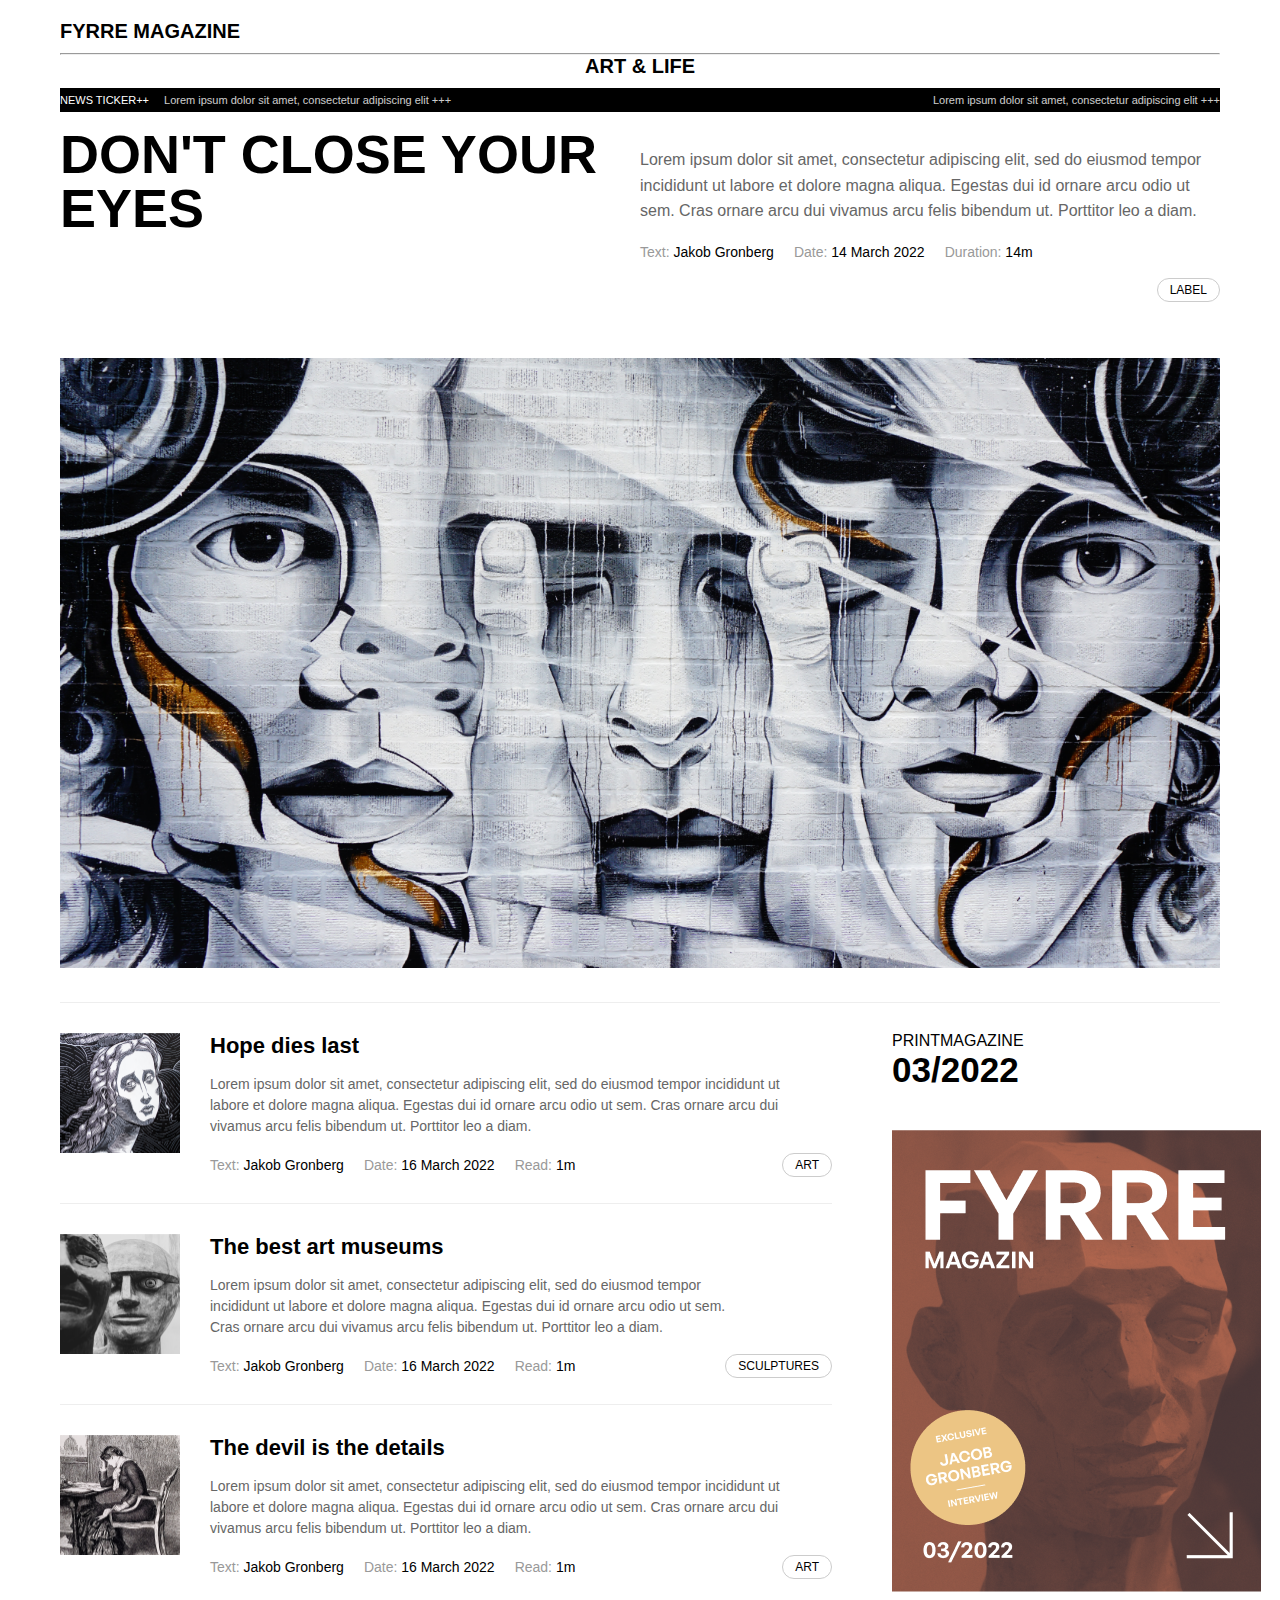
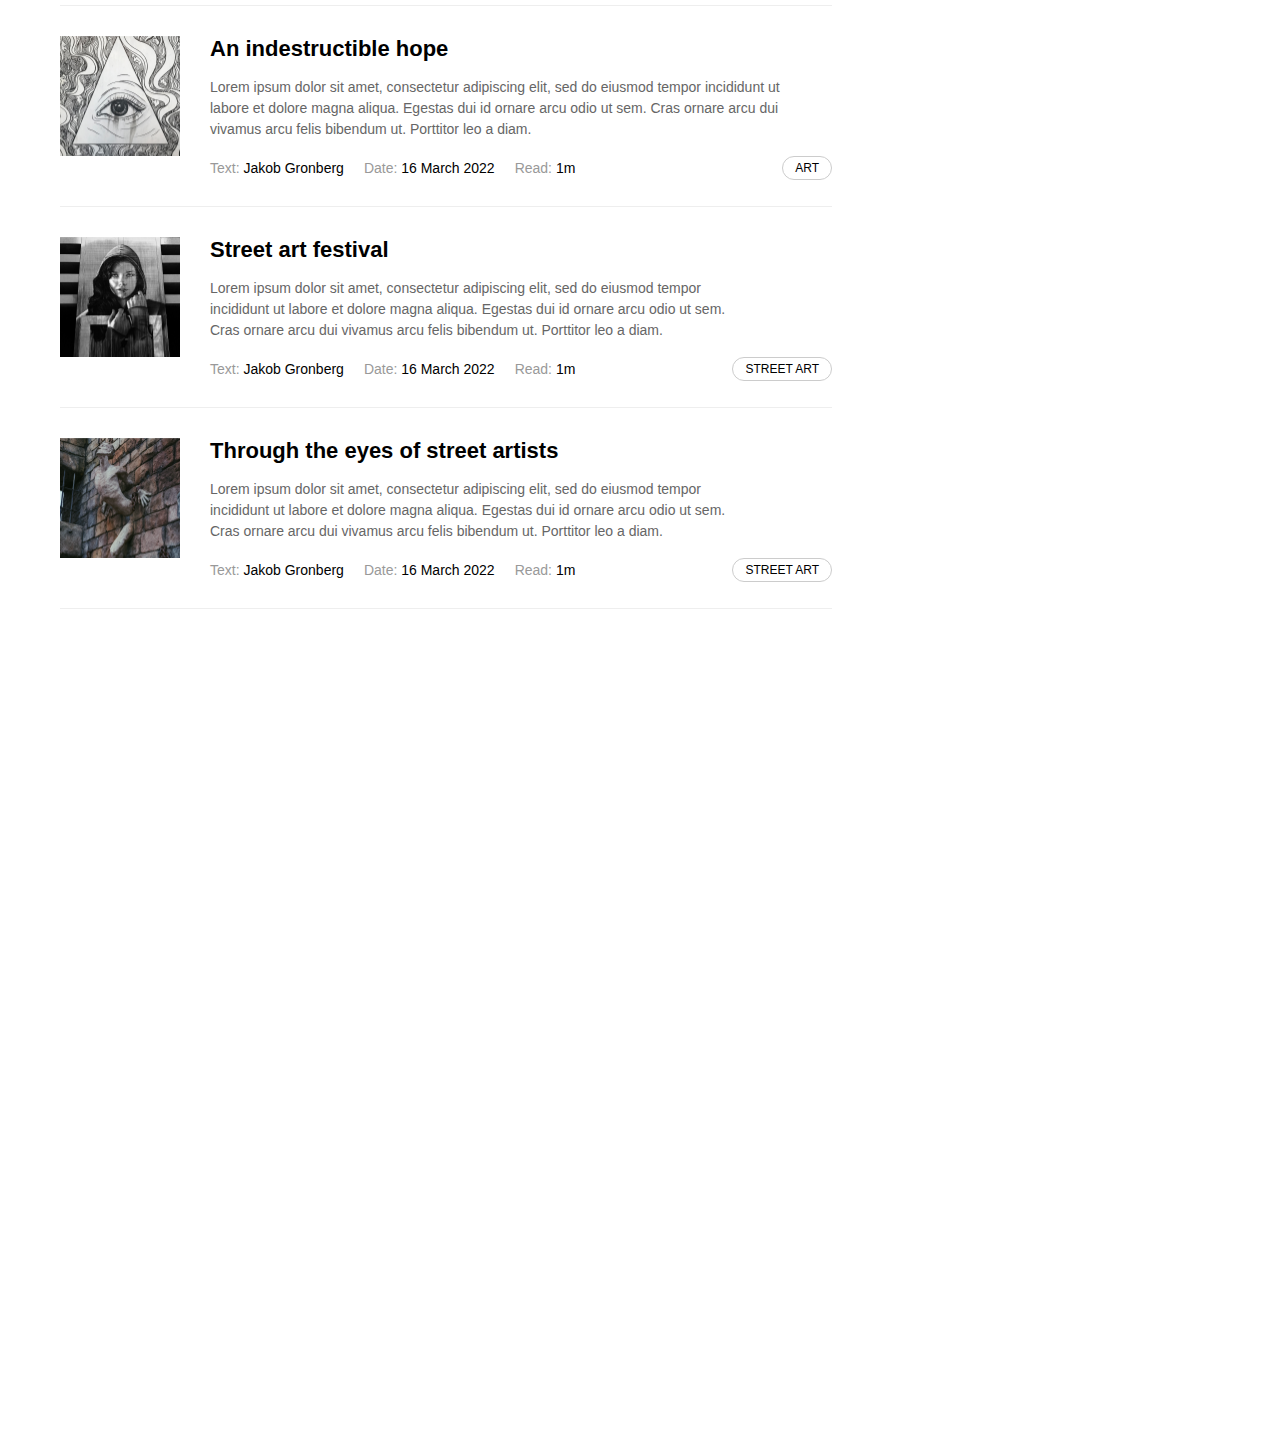
==== commit b6d6060d: "commit" ====
--- a/index.html
+++ b/index.html
@@ -188,11 +188,11 @@
                 </div>
             </div>
             <div style="align-self: flex-end;">
-                <span class="tag">ART</span>
-            </div>
-        </div>
-
-        <div class="article-item"></div>
+                <span class="tag">STREET ART</span>
+            </div>
+        </div>
+
+        <div class="article-item">
             <div class="article-thumbnail">
                 <img src="/img/image (6).png" alt="Abstract face artwork">
             </div>
@@ -213,7 +213,7 @@
                 </div>
             </div>
             <div style="align-self: flex-end;">
-                <span class="tag">ART</span>
+                <span class="tag">STREET ART</span>
             </div>
         </div>
     </div>
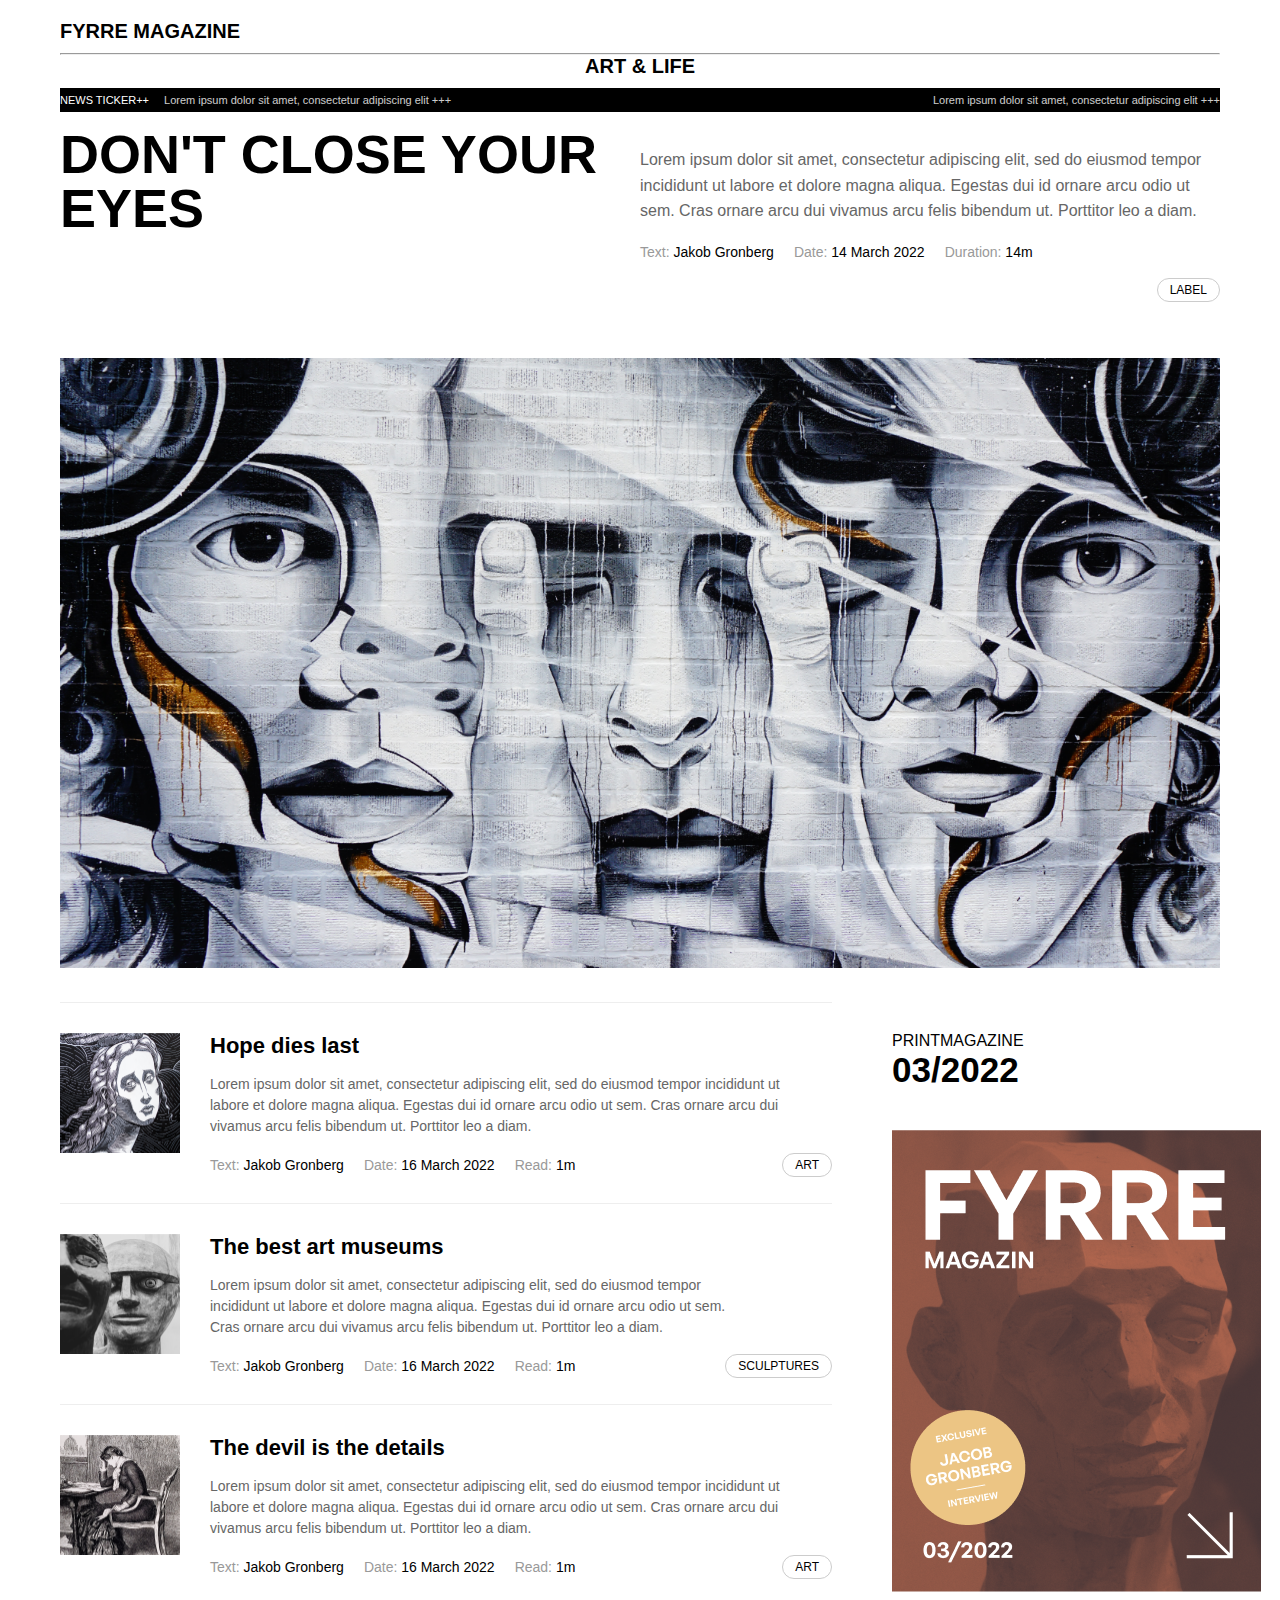
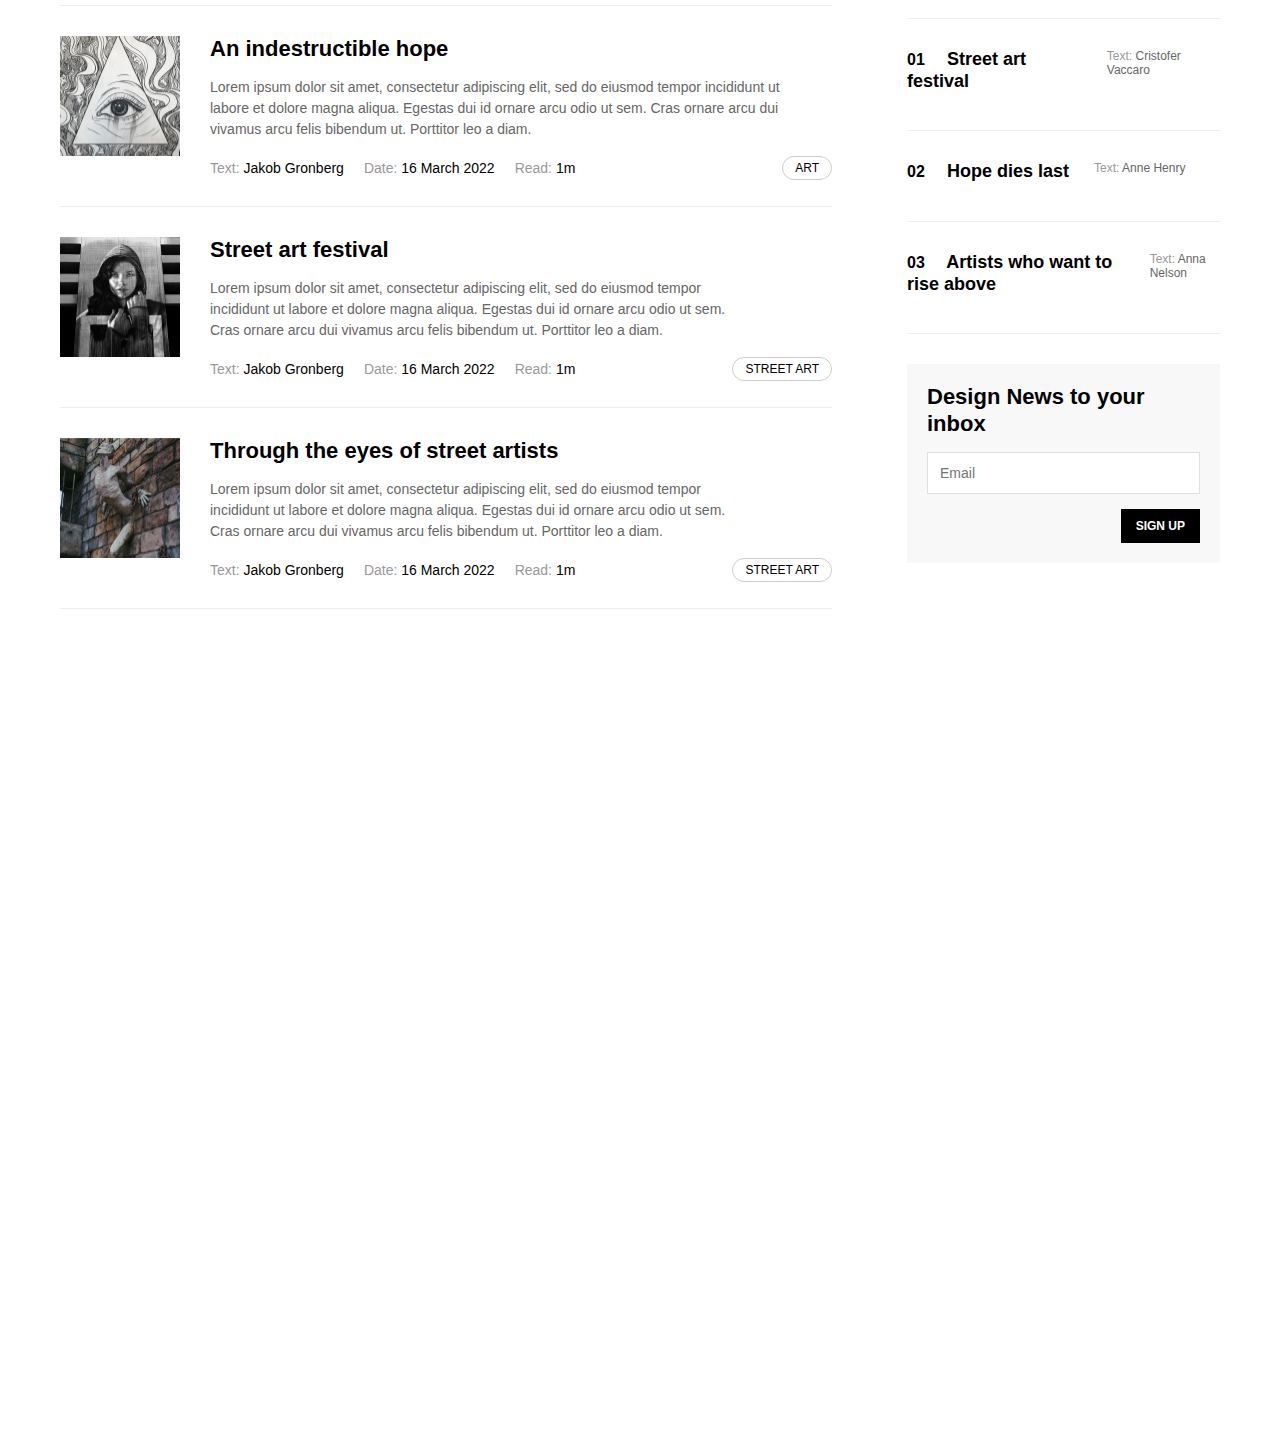
==== commit b624a44b: "commit" ====
--- a/index.html
+++ b/index.html
@@ -64,6 +64,50 @@
         <div style="text-align: center; margin: 20px 0;">
             <a href="#" class="button">BUTTON</a>
         </div>
+
+        <div class="most-popular-section">
+            <h2 class="section-header">MOST POPULAR</h2>
+            
+            <div class="article-list">
+                <div class="article-item">
+                    <div class="article-title">
+                        <span class="article-number">01</span>
+                        Street art festival
+                    </div>
+                    <div class="article-meta">
+                        <span>Text: </span>Cristofer Vaccaro
+                    </div>
+                </div>
+                
+                <div class="article-item">
+                    <div class="article-title">
+                        <span class="article-number">02</span>
+                        Hope dies last
+                    </div>
+                    <div class="article-meta">
+                        <span>Text: </span>Anne Henry
+                    </div>
+                </div>
+                
+                <div class="article-item">
+                    <div class="article-title">
+                        <span class="article-number">03</span>
+                        Artists who want to rise above
+                    </div>
+                    <div class="article-meta">
+                        <span>Text: </span>Anna Nelson
+                    </div>
+                </div>
+            </div>
+            
+            <div class="newsletter-container">
+                <h3 class="newsletter-title">Design News to your inbox</h3>
+                <form class="newsletter-form">
+                    <input type="email" class="newsletter-input" placeholder="Email">
+                    <button type="submit" class="newsletter-button">SIGN UP</button>
+                </form>
+            </div>
+        </div>
     </div>
     
     <div class="article-list">
--- a/style.css
+++ b/style.css
@@ -1,3 +1,92 @@
+.most-popular-section {
+    margin-left: 35px;
+    margin-top: 100px;
+}
+
+.section-header {
+    font-size: 12px;
+    font-weight: bold;
+    text-transform: uppercase;
+    margin-bottom: 20px;
+    letter-spacing: 0.5px;
+}
+
+.article-list {
+    display: flex;
+    flex-direction: column;
+}
+
+.article-item {
+    padding: 15px 0;
+    border-bottom: 1px solid #e0e0e0;
+}
+
+.article-item:last-child {
+    margin-bottom: 30px;
+}
+
+.article-number {
+    font-size: 16px;
+    font-weight: bold;
+    margin-right: 10px;
+    color: #000;
+    display: inline-block;
+    width: 25px;
+}
+
+.article-title {
+    font-size: 18px;
+    font-weight: bold;
+    margin-bottom: 8px;
+    line-height: 1.2;
+}
+
+.article-meta {
+    font-size: 12px;
+    color: #666;
+    margin-left: 25px;
+}
+
+.article-meta span {
+    color: #999;
+}
+
+/* Newsletter Styles */
+.newsletter-container {
+    background-color: #f8f8f8;
+    padding: 20px;
+}
+
+.newsletter-title {
+    font-size: 22px;
+    font-weight: bold;
+    margin-bottom: 15px;
+    line-height: 1.2;
+}
+
+.newsletter-form {
+    display: flex;
+    flex-direction: column;
+}
+
+.newsletter-input {
+    padding: 12px;
+    border: 1px solid #e0e0e0;
+    font-size: 14px;
+    margin-bottom: 15px;
+}
+
+.newsletter-button {
+    background-color: #000;
+    color: white;
+    border: none;
+    padding: 10px 15px;
+    font-size: 12px;
+    cursor: pointer;
+    align-self: flex-end;
+    font-weight: bold;
+}
+
 
   .magazine-title {
     display: flex;
